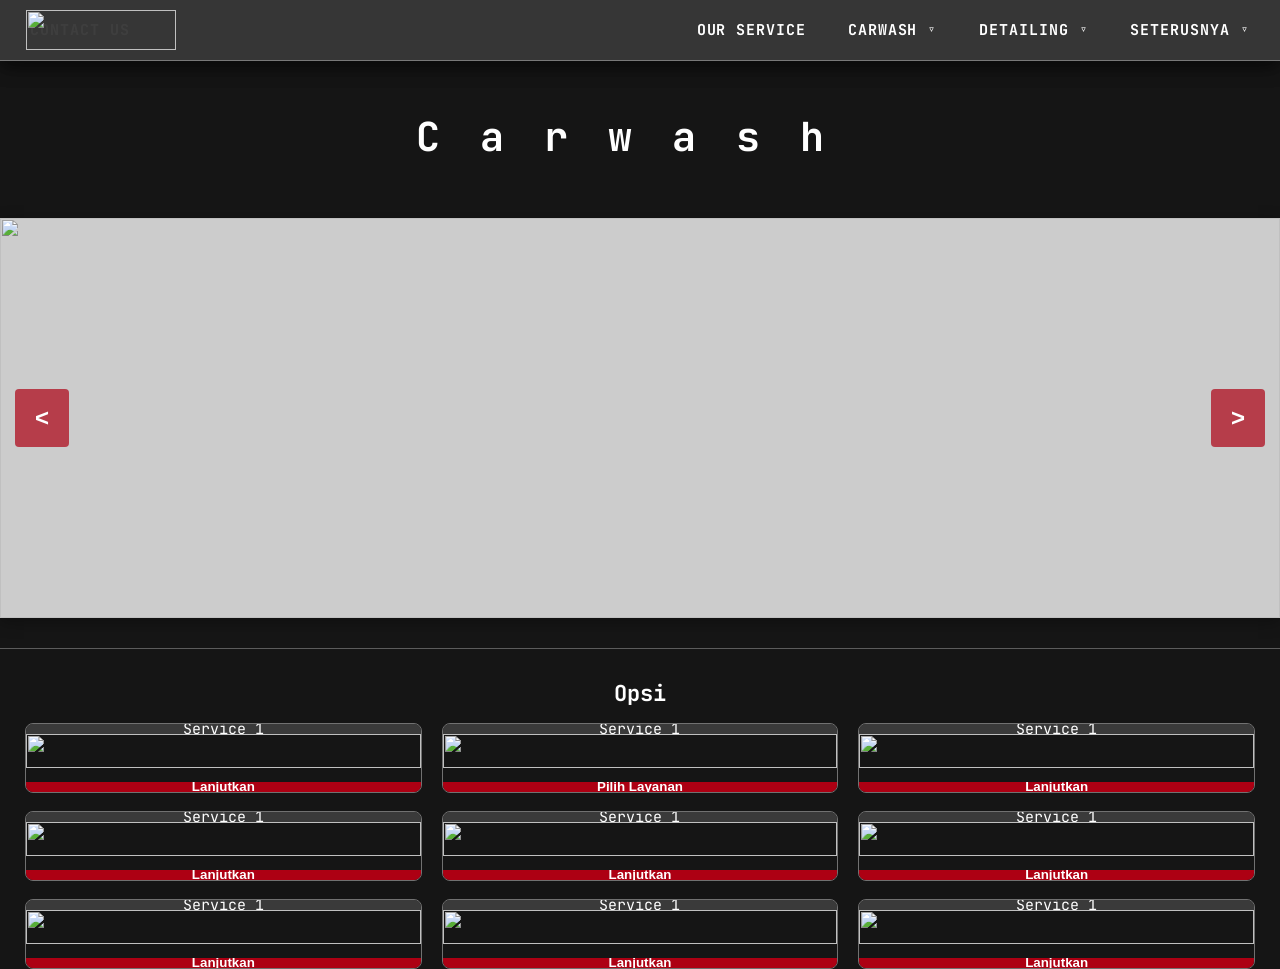
==== Accessories.html @ 24f9d5ba "Add files via upload" ====
<!DOCTYPE html>
<html lang="en">
<head>
    <meta charset="UTF-8">
    <meta name="viewport" content="width=device-width, initial-scale=1.0">
    <title>Carwash</title>
    <link rel="stylesheet" href="https://cdnjs.cloudflare.com/ajax/libs/animate.css/4.1.1/animate.min.css" />
    <link href="https://fonts.googleapis.com/css2?family=JetBrains+Mono&display=swap" rel="stylesheet">
    <link rel="stylesheet" href="page.css">
</head>
<body>
    <nav class="top-nav">
        <div class="top-nav-right">
            <a href="">Contact us</a>
        </div>
    </nav>
    <nav class="top-nav">
        <div class="top-nav-left">
            <img src="Images/auto2000.png" class="auto">
        </div>
        <div class="top-nav-right">
            <a href="#Our-Service" class="more-button">Our Service</a>
            <a href="#" id="more-btn" class="more-button">Carwash &triangledown;</a>
            <a href="#" id="more-btn1" class="more-button">Detailing &triangledown;</a>
            <a href="#" id="more-btn2" class="more-button">Seterusnya &triangledown;</a>
            <div class="sidebar" id="sidebar">
                <div class="olympiad-row BOXED-row"><span class="list-head">Carwash</span></div>
                <a href="#Salon">Salon</a>
                <a href="#Tune-up">Detailing</a>
                <a href="#AC"></a>
                <a href="#Accesories">Accesories</a> 
                <a href="#contact">Contact</a>
            </div>
            <div class="sidebar" id="sidebar1">
                <div class="olympiad-row BOXED-row"><span class="list-head">Detailing</span></div>
                <a href="#Oli">Oli</a>
                <a href="#Tune-Up">Tune-Up</a>
                <a href="#AC">AC Mobil</a>
                <a href="#Accesories">Accesories</a> 
                <a href="#contact">Contact</a>
            </div>
            <div class="sidebar" id="sidebar2">
                <div class="olympiad-row BOXED-row"><span class="list-head">Seterusnya</span></div>
                <a href="#Detailing">Detailing</a>
                <a href="#Tune-Up">Tune-Up</a>
                <a href="#AC">AC Mobil</a>
                <a href="#Accesories">Accesories</a> 
                <a href="#contact">Contact</a>
            </div>
        </div>
    </nav>
    <div class="center">
            <div class="profile-container">
                    <div class= "centerize">
                            <div class= "Container" id="home-on">
                                            <h1><span class="Big_Head">Carwash</span></h1>
                                    </div>
                                </div>
                            </div>
                    </div>
                    
    <div class="carousel-container">
        <button class="carousel-btn carousel-btn-left" id="prevBtn">&lt;</button>
        <div class="carousel-wrapper">
            <div class="carousel-track" id="carouselTrack">
                <img src="Images/Carwash 1.jpg" class="carousel-slide">
                <img src="Images/Carwash2.jfif" class="carousel-slide">
                <img src="Images/Carwash3.jfif" class="carousel-slide">
                <img src="Images/Carwash.avif" class="carousel-slide">
            </div>
        </div>
        <button class="carousel-btn carousel-btn-right" id="nextBtn">&gt;</button>
    </div>
    <div id="Our-Service"></div>
        <div class="under-under-text"></div>
        <span class="g"></span>
        <h2>Opsi</h2>
            <div class="divide">
            <div class="contain">
                <div class="option-contain"><div class="option-describe">Service 1</div><img src="Images/Carwash 1.jpg" class="option-image">
                    <button class="Button">Lanjutkan</button>
                </div>
                <div class="option-contain"><div class="option-describe">Service 1</div><img src="Images/Carwash 1.jpg" class="option-image">
                    <button class="Button">Pilih Layanan</button>
                </div>
                <div class="option-contain"><div class="option-describe">Service 1</div><img src="Images/Carwash 1.jpg" class="option-image">
                    <button class="Button">Lanjutkan</button>
                </div>
                <div class="option-contain"><div class="option-describe">Service 1</div><img src="Images/Carwash 1.jpg" class="option-image">
                    <button class="Button">Lanjutkan</button>
                </div>
                <div class="option-contain"><div class="option-describe">Service 1</div><img src="Images/Carwash 1.jpg" class="option-image">
                    <button class="Button">Lanjutkan</button>
                </div>
                <div class="option-contain"><div class="option-describe">Service 1</div><img src="Images/Carwash 1.jpg" class="option-image">
                    <button class="Button">Lanjutkan</button>
                </div>
                <div class="option-contain"><div class="option-describe">Service 1</div><img src="Images/Carwash 1.jpg" class="option-image">
                    <button class="Button">Lanjutkan</button>
                </div>
                <div class="option-contain"><div class="option-describe">Service 1</div><img src="Images/Carwash 1.jpg" class="option-image">
                    <button class="Button">Lanjutkan</button>
                </div>
                <div class="option-contain"><div class="option-describe">Service 1</div><img src="Images/Carwash 1.jpg" class="option-image">
                    <button class="Button">Lanjutkan</button>
                </div>
            </div>
        </div>
                
    </div>
</div>
    <script src="pitstop.js"></script>
</body>
</html>
---- page.css ----
:root {
  --primary-color: #ffffff;
  --secondary-color: #cccccc;
  --background-color: #151515;
  --text-color: white;
  --accent-color: #ad0013;
  --border: rgb(120, 120, 120);
  --small: #797979;
  --accent2-color: #cb0018;
}

html {
  scroll-behavior: smooth;
}
body {
  background-color: var(--background-color);
  background-size: cover;
  font-family: "JetBrains Mono", monospace;
  font-size: 15px;
  margin: 0;
  padding: 70px 0 0 0;
  color: var(--text-color);
  text-align: center;
  animation: fadeIn 1s ease-in-out;
  -webkit-animation: fadeIn 1s ease-in-out;
}

/* Responsive padding for body */
@media (max-width: 768px) {
  body {
    padding: 60px 0 0 0;
  }
}

@media (max-width: 480px) {
  body {
    padding: 50px 0 0 0;
  }
}
.top-nav {
  position: fixed;
  top: 0;
  left: 0;
  right: 0;
  height: 60px;
  display: flex;
  align-items: center;
  background: rgba(55, 55, 55, 0.96);
  border-bottom: 1px solid var(--border);
  z-index: 10000;
  justify-content: space-between;
  box-shadow: 0 5px 20px rgba(0, 0, 0, 0.4);
  padding: 0 1rem;
}

/* Responsive top-nav height */
@media (max-width: 768px) {
  .top-nav {
    height: 55px;
    padding: 0 0.8rem;
  }
}

@media (max-width: 480px) {
  .top-nav {
    height: 50px;
    padding: 0 0.5rem;
  }
}
.top-nav-left,
.top-nav-right {
  display: flex;
  gap: 0.8rem;
  flex-shrink: 1;
  align-items: center;
}
.top-nav-right {
  justify-content: flex-end;
}
.top-nav-left {
  justify-content: flex-start;
}

/* Responsive gaps for navigation */
@media (max-width: 768px) {
  .top-nav-left,
  .top-nav-right {
    gap: 0.5rem;
  }
}

@media (max-width: 480px) {
  .top-nav-left,
  .top-nav-right {
    gap: 0.3rem;
  }
}
.top-nav a {
  color: var(--accent-color);
  padding: 0.6rem 0.9rem;
  border-radius: 100px;
  font-weight: 700;
  text-transform: uppercase;
  letter-spacing: 0.06rem;
  transition:
    background 0.2s ease,
    color 0.2s ease,
    transform 0.2s ease;
  white-space: nowrap;
  font-size: 15px;
}

/* Responsive link styles */
@media (max-width: 768px) {
  .top-nav a {
    padding: 0.5rem 0.7rem;
    font-size: 13px;
    letter-spacing: 0.04rem;
  }
}

@media (max-width: 480px) {
  .top-nav a {
    padding: 0.4rem 0.6rem;
    font-size: 11px;
    letter-spacing: 0.02rem;
  }
}
.top-nav-right a:hover,
.top-nav-right a:focus {
  color: #000000;
  background: var(--accent-color);
  transform: translateY(-1px);
  outline: none;
}
a,
a:link,
a:visited {
  color: inherit;
  text-decoration: none;
}
@keyframes fadeIn {
  from {
    opacity: 0;
  }
  to {
    opacity: 1;
  }
}
@-webkit-keyframes fadeIn {
  from {
    opacity: 0;
  }
  to {
    opacity: 1;
  }
}
@keyframes bounce {
  0% {
    transform: scale(0.8);
    opacity: 0;
  }
  50% {
    transform: scale(1.1);
    opacity: 1;
  }
  100% {
    transform: scale(1);
  }
}
.container {
  border-radius: 20px;
  max-width: 1000px;
  margin: auto;
  padding: 20px 20px;
  text-align: left;
  transition:
    transform 0.3s,
    box-shadow 0.3s;
}
.Container {
  border-radius: 20px;
  max-width: 700px;
  margin: auto;
  padding: 20px 20px;
  text-align: left;
  transition:
    transform 0.3s,
    box-shadow 0.3s;
}
.only-button {
  margin-top: 10px;
  max-width: 100000px;
}
.box-section {
  border-radius: 5px;
  border: 2px solid rgba(193, 193, 193, 0.4);
  box-shadow: 0 0 0 rgba(53, 53, 53, 0.5);
  padding: 5px;
  margin-bottom: 18px;
  margin-top: 15px;
  overflow-x: hidden;
  display: flex;
  flex-direction: column;
  flex-grow: 1;
  background-size: 500px;
  margin-left: 20px;
  margin-right: 20px;
}

/* Responsive achievements section */
@media (max-width: 768px) {
  .achievements-section {
    padding: 4px;
    margin-bottom: 15px;
    margin-top: 12px;
  }
}

@media (max-width: 480px) {
  .achievements-section {
    padding: 3px;
    margin-bottom: 12px;
    margin-top: 10px;
  }
}

@keyframes glowSection {
  0%,
  100% {
    border-color: var(--primary-color);
    box-shadow:
      0 0 8px rgba(255, 255, 255, 0.2),
      0 0 20px rgba(255, 255, 255, 0.08);
  }
  50% {
    border-color: var(--secondary-color);
    box-shadow:
      0 0 16px rgba(255, 255, 255, 0.5),
      0 0 30px rgba(255, 255, 255, 0.2);
  }
}
h1 {
  margin-top: 5px;
  font-size: 40px;
}
h2 {
  font-size: 22px;
}
b {
  color: var(--accent-color);
}
.profile-img {
  width: 150px;
  height: 150px;
  border-radius: 50%;
  margin: 20px;
}
.inline-link {
  display: inline-link;
  padding: 10px 20px;
  margin: 10px;
  color: var(--accent-color);
  text-decoration: none;
  border-radius: 5px;
  font-weight: bold;
  transition:
    background 0.3s,
    color 0.3s,
    font-style 0.3s;
  font-style: normal;
  font-size: 15px;
}
.inline-link:hover {
  color: var(--primary-color);
  font-style: italic;
  transform: scale(1.05);
  transition: transform 0.3s;
  text-decoration: underline;
}
@keyframes pulse {
  from {
    -webkit-transform: scale3d(1, 1, 1);
    transform: scale3d(1, 1, 1);
  }

  75% {
    -webkit-transform: scale3d(1.05, 1.05, 1.05);
    transform: scale3d(1.05, 1.05, 1.05);
  }

  to {
    -webkit-transform: scale3d(1, 1, 1);
    transform: scale3d(1, 1, 1);
  }
}
.animate__pulse {
  -webkit-animation-name: pulse;
  animation-name: pulse;
  -webkit-animation-timing-function: ease-in-out;
  animation-timing-function: ease-in-out;
  animation-duration: 0.6s;
  -webkit-animation-duration: 0.6s;
  animation-iteration-count: infinite;
  -webkit-animation-iteration-count: infinite;
}
.btn {
  background: var(--accent-color);
  color: var(--background-color);
  padding: 20px 20px;
  text-decoration: none;
  border-radius: 5px;
  font-weight: bold;
  display: grid;
  display: flex;
  gap: 3px;
  margin: 2px;
  grid-auto-flow: column;
  font-family: "Jetbrains Mono", monospace;
  flex-grow: 1;
  border-color: transparent;
  margin-bottom: 10px;
  place-content: center;
}
.btn:hover {
  background: var(--secondary-color);
  color: var(--background-color);
  font-weight: bold;
  transform: scale(1.05);
  transition: transform 0.3s;
  animation: pulse 0.6s ease-in-out infinite;
  border-color: var(--secondary-color);
  border-width: 5px;
}
.animate__pulse {
  -webkit-animation-name: pulse;
  animation-name: pulse;
  -webkit-animation-timing-function: ease-in-out;
  animation-timing-function: ease-in-out;
  animation-duration: 0.6s;
  -webkit-animation-duration: 0.6s;
  animation-iteration-count: infinite;
  -webkit-animation-iteration-count: infinite;
}
.GOLD {
  color: #ffd700; /* Gold color */
  color: gold;
}
.SILVER {
  color: #c0c0c0; /* Silver color */
  color: silver;
}
.BRONZE {
  color: #ef7a00;
  color: bronze; /* Bronze color */
}
@keyframes glow {
  0%,
  100% {
    transform: scale(1);
    box-shadow:
      0 0 10px rgba(0, 204, 255, 0.4),
      0 0 20px rgba(0, 153, 255, 0.35),
      0 0 30px rgba(0, 102, 255, 0.25);
  }
  50% {
    transform: scale(1.02);
    box-shadow:
      0 0 16px rgba(255, 255, 255, 0.8),
      0 0 30px rgba(0, 204, 255, 0.65),
      0 0 45px rgba(0, 102, 255, 0.45);
  }
}
.TOP {
  color: #aec6cf;
}
.Rep {
  color: #bf00ff;
}
.BIGGER {
  font-size: 15px;
  font-weight: 800;
  text-transform: uppercase;
  letter-spacing: 7px;
}
.olympiad-row {
  display: flex;
  justify-content: space-between;
  align-items: center;
  gap: 12px;
  padding: 8px 0;
  border-bottom: 1px solid rgba(255, 255, 255, 0.4);
  margin: 0 4px;
}
.achievement-link {
  display: block;
  text-decoration: none;
  color: inherit;
}
.achievement-link .box {
  width: 100%;
}
.achievement-link:hover .box {
  border-color: var(--primary-color);
  box-shadow: 0 0 10px var(--border);
}
.olympiad-row + .olympiad-row {
  margin-top: 4px;
}
.olympiad-row.BOXED-row {
  margin-bottom: 4px;
}
.olympiad-row.BOXED-row {
  margin-bottom: 4px;
}
.olympiad-row.BOXED-row .box {
  width: 100%;
  display: flex;
  justify-content: space-between;
  align-items: center;
  gap: 5px;
  border-radius: 5px;
  border: 2px solid transparent;
  padding: 8px 10px;
  transition:
    border-color 0.2s ease,
    box-shadow 0.2s ease;
}
.olympiad-row.BOXED-row .box:hover {
  border-color: var(--border);
  box-shadow: 0 0 10px rgba(212, 74, 0, 0.2);
}
.olympiad-row.BOXED-row .oran {
  color: var(--text-color);
  font-size: 16px;
}
.olympiad-row.BOXED-row .oran:hover {
  color: var(--accent-color);
  font-size: 16px;
}
.olympiad-row.BOXED-row .olympiad-title {
  flex: 1;
  text-align: left;
}
.olympiad-row.BOXED-row .olympiad-rank {
  text-align: right;
}
.olympiad-title {
  font-size: 16px;
  font-weight: 700;
  color: currentColor;
  text-transform: uppercase;
  letter-spacing: 0.5px;
  white-space: nowrap;
}
.olympiad-rank {
  font-size: 15px;
  font-weight: 600;
  text-align: right;
  white-space: nowrap;
  color: var(--accent2-color);
}
@media (max-width: 760px) {
  .olympiad-row {
    flex-wrap: wrap;
    justify-content: space-between;
  }
  .olympiad-title,
  .olympiad-rank {
    width: 100%;
    text-align: left;
    white-space: normal;
  }
  .olympiad-rank {
    margin-top: 2px;
  }
  .olympiad-row.BOXED-row .box {
    flex-wrap: wrap;
    justify-content: flex-start;
    align-items: flex-start;
  }
  .olympiad-row.BOXED-row .box .olympiad-rank {
    text-align: left;
    margin-top: 4px;
  }
  .olympiad-row.BOXED-row .box .olympiad-title {
    width: 100%;
  }
}
h1 {
  color: var(--primary-color);
  margin-top: 20px;
  margin-bottom: 5px;
}
h2,
h3 {
  color: var(--primary-color);
  margin-bottom: 15px;
  margin-top: 5px;
}
.participant {
  color: var(--primary-color);
  font-size: 2.5rem;
}
.p {
  color: var(--text-color);
  margin: 10px 0;
  line-height: 1.5;
  font-size: 15px;
}
.Division {
  display: flex;
  flex: 1;
  padding: 10px;
  flex-direction: column;
  text-align: center;
  justify-content: center;
  display: grid;
  gap: 20px;
}
.shadow {
  /* no animation defined; keeping as placeholder */
  animation: none;
}
.Centerize {
  text-align: center;
  align-items: center;
  margin-bottom: 8px;
}
@media (max-width: 900px) {
  .profile-container {
    align-items: center; /* Aligns items vertically */
    gap: 20px; /* Adds space between image and text */
  }
}

.profile-pic {
  width: 250px; /* Adjust size as needed */
  height: 400px;
  border-radius: 10%; /* Makes the image circular */
  object-fit: cover; /* Ensures proper image scaling */
}

.profile-data {
  flex: 1; /* Allows text to take remaining space */
}
.container {
  width: 90%;
  padding: 20px;
}
.center {
  text-align: center;
  align-items: center;
}
.profile-img {
  width: 100px;
  height: 100px;
}
.BIGGER:hover {
  color: var(--text-color);
  transform: scale(1.05);
  transition:
    transform 0.3s,
    color 0.3s;
}
.oran {
  color: var(--text-color);
  font-size: 12px;
  opacity: 0.7;
}
.oran:hover {
  color: var(--primary-color);
  transform: scale(1.15);
  transition:
    transform 0.3s,
    color 0.3s;
}
.grid {
  display: grid;
  grid-auto-flow: column;
  gap: 15px;
}
.orange {
  color: var(--accent-color);
}
.g {
  color: var(--small);
  font-size: 12px;
  margin-bottom: 10px;
  display: flex;
  align-items: center;
  justify-content: center;
}
.project {
  color: var(--text-color);
  margin: 10px 0;
  line-height: 1.5;
  font-size: 15px;
  font-style: bold;
}
.box {
  border-radius: 10px;
  transition:
    transform 0.3s,
    box-shadow 0.3s;
}
.box:hover {
  box-shadow: 0 4px 8px rgba(88, 88, 88, 0.2);
  border-color: rgba(255, 255, 255, 0.379);
  border-width: 2px;
}
.list-head {
  color: var(--primary-color);
  margin-bottom: 15px;
  display: flex;
  justify-content: flex-end;
  align-items: flex-end;
  font: bold;
  font-size: 22px;
}
.type {
  display: flex;
  align-items: center;
  margin: 0px 0;
  color: var(--small);
}

.typing {
  color: var(--accent-code);
  font-family: "JetBrains Mono", monospace;
  font-size: 1rem;
  letter-spacing: 0.05em;
  flex-grow: 1;
}

.cursor {
  color: var(--accent-color);
  font-size: 1rem;
  animation: blink 0.7s infinite;
}

@keyframes blink {
  0%,
  100% {
    opacity: 1;
  }
  50% {
    opacity: 0;
  }
}
.sidebar {
  background-color: var(--background-color);
  padding: 10px;
  width: 150px;
  position: fixed;
  height: 100vh;
  top: 0;
  left: 0;
  display: flex;
  flex-direction: column;
  align-items: flex-start;
  justify-content: flex-start;
  backdrop-filter: blur(10px);
  box-shadow: -10px o 10px rgba(0, 0, 0, 0.1);
  z-index: 99999999999999999999999999999999999999999999;
  transform: translateX(-100%);
  transition: transform 0.3s ease;
}

.sidebar.visible {
  transform: translateX(0);
}

.more-button {
  text-transform: uppercase;
  font-weight: 700;
  letter-spacing: 0.06rem;
}
.auto {
  width: 150px;
  height: 40px;
  background-color: transparent;
  padding: 10px;
  display: flex;
  align-items: center;
  justify-content: center;
  max-width: 20vw;
}

/* Responsive image sizing */
@media (max-width: 1024px) {
  .auto {
    width: 130px;
    height: 35px;
    padding: 8px;
  }
}

@media (max-width: 768px) {
  .auto {
    width: 110px;
    height: 30px;
    padding: 6px;
  }
}

@media (max-width: 480px) {
  .auto {
    width: 90px;
    height: 25px;
    padding: 5px;
  }
}
/* Carousel Styles */
.carousel-container {
  position: relative;
  width: 100%;
  max-width: 100%;
  margin: 30px 0;
  overflow: hidden;
  border-radius: 0;
  box-shadow: 0 4px 15px rgba(0, 0, 0, 0.3);
}

.carousel-wrapper {
  position: relative;
  width: 100vw;
  margin-left: calc(-50vw + 50%);
  overflow: hidden;
  height: 400px;
  background-color: var(--secondary-color);
}

.carousel-track {
  display: flex;
  transition: transform 0.6s ease-in-out;
  height: 100%;
}

.carousel-slide {
  min-width: 100vw;
  width: 100vw;
  height: 100%;
  object-fit: cover;
  display: block;
  z-index: 999;
}

.carousel-btn {
  position: absolute;
  top: 50%;
  transform: translateY(-50%);
  background-color: rgba(173, 0, 19, 0.7);
  color: white;
  border: none;
  padding: 15px 20px;
  font-size: 24px;
  cursor: pointer;
  border-radius: 4px;
  transition: all 0.3s ease;
  z-index: 100000000;
  font-weight: bold;
}

.carousel-btn:hover {
  background-color: var(--accent-color);
  padding: 15px 25px;
}

.carousel-btn-left {
  left: 15px;
}

.carousel-btn-right {
  right: 15px;
}

@media (max-width: 768px) {
  .carousel-wrapper {
    height: 300px;
  }

  .carousel-btn {
    padding: 12px 15px;
    font-size: 18px;
  }

  .carousel-btn:hover {
    padding: 12px 18px;
  }
}

@media (max-width: 480px) {
  .carousel-wrapper {
    height: 200px;
  }

  .carousel-btn {
    padding: 10px 12px;
    font-size: 16px;
  }

  .carousel-btn:hover {
    padding: 10px 14px;
  }
}

.contain {
  max-width: 1400px;
  width: 100%;
  display: grid;
  grid-template-columns: repeat(3, 1fr);
  gap: 20px;
  margin: 0 auto;
  padding: 0 20px;
  box-sizing: border-box;
}

/* Responsive padding for contain */
@media (max-width: 1200px) {
  .contain {
    grid-template-columns: repeat(3, 1fr);
    gap: 18px;
    padding: 0 18px;
  }
}

@media (max-width: 550px) {
  .contain {
    grid-template-columns: repeat(2, 1fr);
    gap: 12px;
    padding: 0 10px;
  }
}
.divide {
  align-items: center;
  display: flex;
  justify-content: center;
  margin: 0 auto;
  width: 100%;
  padding: 0 5px;
  box-sizing: border-box;
}

/* Responsive padding for divide container */
@media (max-width: 768px) {
  .divide {
    padding: 0 15px;
  }
}

@media (max-width: 480px) {
  .divide {
    padding: 0 10px;
  }
}
.Button {
  background-color: var(--accent-color);
  color: var(--primary-color);
  border-color: transparent;
  border-radius: 0px;
  display: flex;
  justify-content: center;
  align-items: center;
  margin-top: auto;
  width: 100%;
  height: 15%;
  z-index: 999;
  font-weight: bolder;
}
.Big_Head {
  letter-spacing: 40px;
  display: grid;
  place-content: center;
}
.all-box {
  width: 100%;
  padding: 5px 20px;
  display: flex;
  flex-wrap: wrap;
  justify-content: center;
  margin-bottom: 20px;
  gap: 5px;
}

@media (max-width: 480px) {
  .all-box {
    grid-template-rows: repeat(6, 1fr);
    grid-template-columns: repeat(2, 1fr);
  }
}
@media (max-width: 1200px) {
  .all-box {
    justify-content: center;
  }
}

@media (max-width: 768px) {
  .all-box {
    grid-template-rows: repeat(3, 1fr);
    grid-template-columns: repeat(2, 1fr);
    justify-content: center;
    gap: 5px;
    padding: 10px 15px;
  }

  .all-box > a {
    flex: 0 0 auto;
    max-width: 220px;
  }

  .mini {
    width: 80px;
    height: 80px;
    padding: 30px;
  }

  .options {
    width: 70px;
    height: 60px;
  }

  .under_text {
    font-size: 12px;
  }
}

@media (max-width: 480px) {
  .all-box {
    grid-template-rows: repeat(6, 1fr);
    grid-template-columns: repeat(2, 1fr);
    gap: 5px;
    padding: 8px 10px;
  }

  .all-box > a {
    flex: 0 0 auto;
    max-width: 180px;
  }

  .mini {
    width: 70px;
    height: 70px;
    padding: 25px;
  }

  .options {
    width: 60px;
    height: 50px;
  }

  .under_text {
    font-size: 11px;
  }
}
.mini {
  background-color: rgba(255, 255, 255, 0.04);
  border: rgba(255, 255, 255, 0.2);
  width: 50px;
  height: 50px;
  padding: 20px;
  display: grid;
  place-content: center;
  z-index: 2;
  transition: background-color 0.3s ease;
  flex-grow: 1;
}

.mini:hover {
  background-color: rgba(255, 255, 255, 0.15);
}

.options {
  width: 50px;
  height: 40px;
}
.under_text {
  margin-top: 5px;
  font-size: 10px;
  font-weight: bold;
  color: rgba(255, 255, 255, 0.5);
}
.under-under-text {
  border-bottom: 1px solid rgba(255, 255, 255, 0.3);
  margin-bottom: 10px;
  display: grid;
  place-content: center;
  margin-top: 30px;
  margin-bottom: 20px;
}
.option-contain {
  border: 1px solid rgba(153, 153, 153, 0.7);
  border-radius: 8px;
  background-size: contain;
  overflow: hidden;
  display: flex;
  flex-direction: column;
  padding: 0;
  margin: 0;
  height: 100%;
}
.option-image {
  height: 70%;
  width: 100%;
  object-position: center top;
}
.option-describe {
  background-color: rgba(68, 68, 68, 0.8);
  color: var(--primary-color);
  display: flex;
  align-items: center;
  justify-content: center;
  text-align: center;
  height: 15%;
}
.option-contain:hover{
  animation: glowSection 2.6s ease-in-out infinite;
}
.Button:hover{
  background-color:rgb(237, 135, 0);
  color: var(--background-color);
}
.return-button{
  background-color:var(--accent-color);
  border-color: trasnparent;
  border-radius: 30px;
  padding: 10px 20px;
  border: 0px solid transparent;
  font-weight: bold;
  position: fixed;
  z-index: 9999;
  box-shadow: 0 4px 15px rgba(0, 0, 0, 0.6)
}
.return-button:hover{
  animation: glowSection 2.6s ease-in-out infinite;
}

.Top-left-corner{
  display: flex;
  align-items: flex-start;
  justify-content: flex-start;
  margin-left: 15px;
}
.margins{
  margin-bottom: 80px;
}
.bottom-set{
  height: 50px;
  width: 100%;
  background-color: rgb(53, 53, 53);
  align-items: center;
  z-index: 10000;
  display: flex;
  justify-content: flex-end;
}
.solo-right-Margin{
  margin-right: 40px;
  display: grid;
  place-content: center;
}
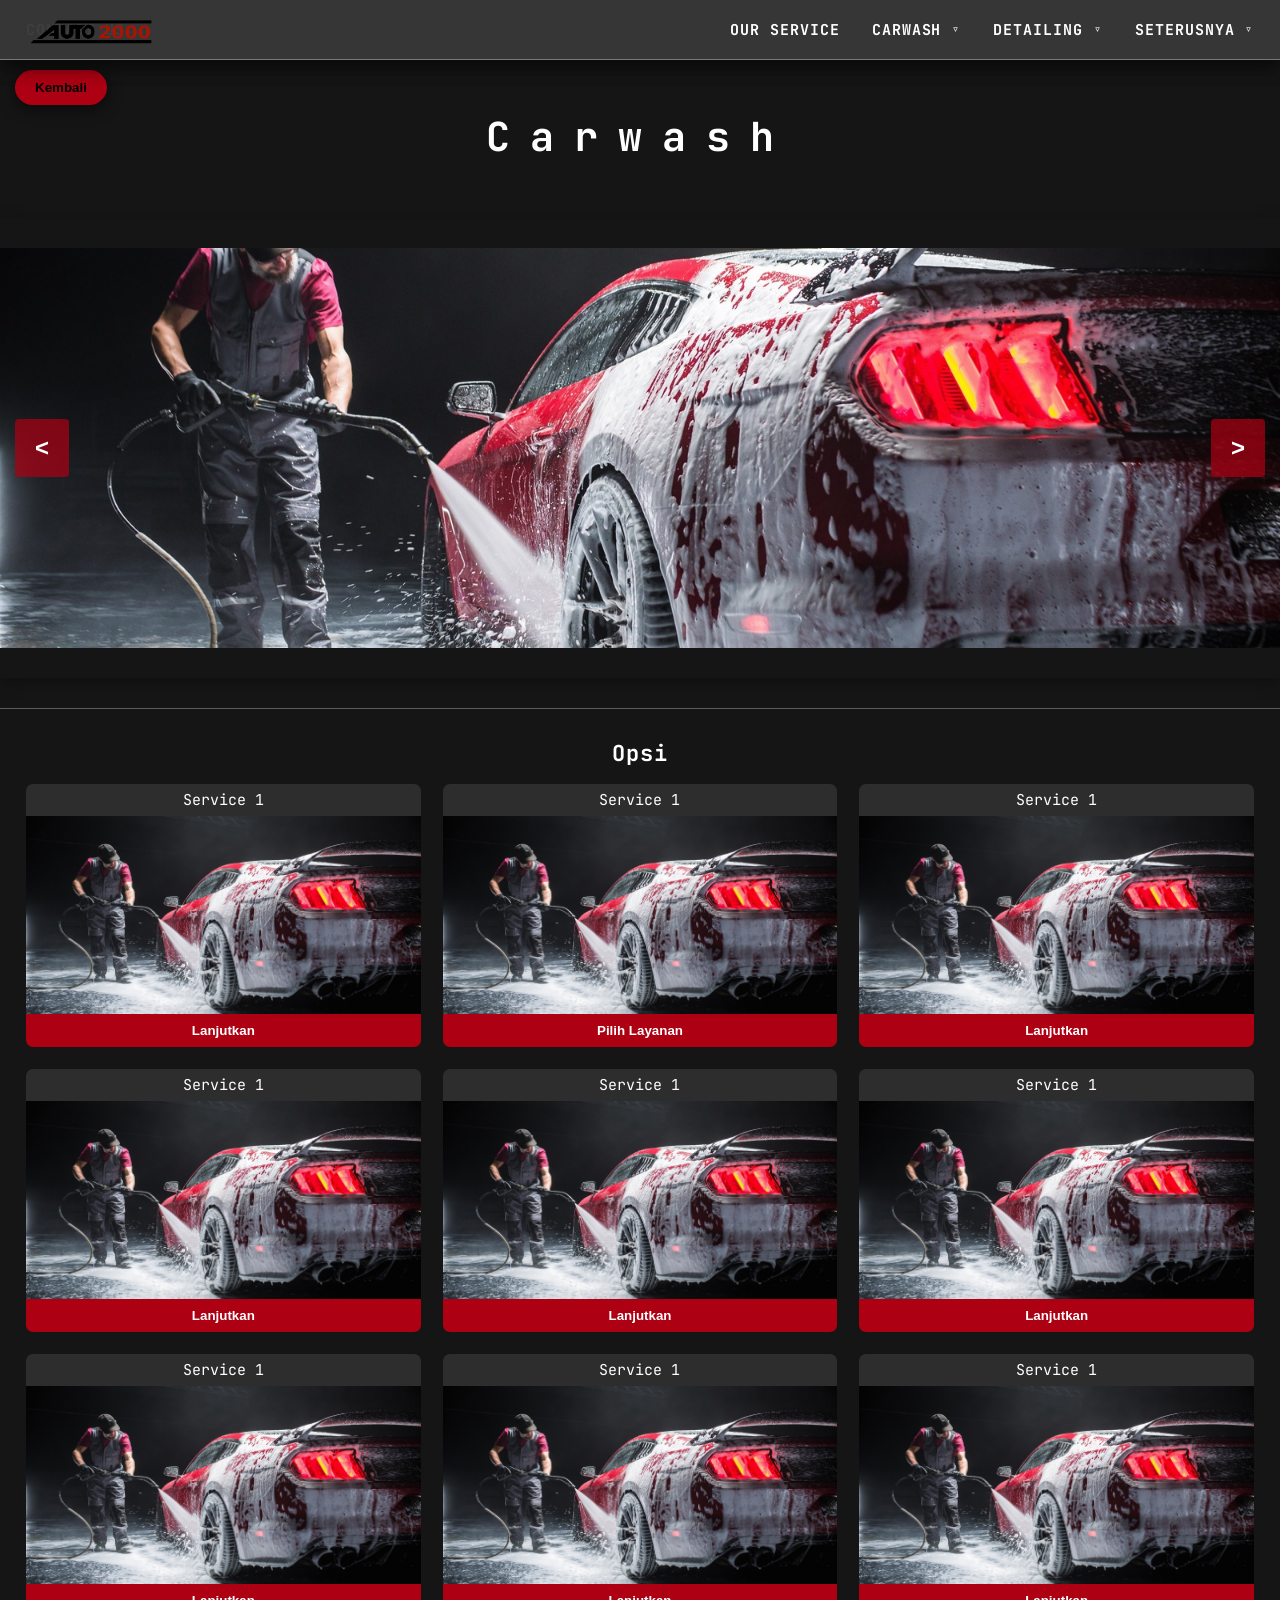
==== commit cadcb0ca: "deleted every change" ====
--- a/Accessories.html
+++ b/Accessories.html
@@ -1,114 +1,117 @@
-<!DOCTYPE html>
-<html lang="en">
-<head>
-    <meta charset="UTF-8">
-    <meta name="viewport" content="width=device-width, initial-scale=1.0">
-    <title>Carwash</title>
-    <link rel="stylesheet" href="https://cdnjs.cloudflare.com/ajax/libs/animate.css/4.1.1/animate.min.css" />
-    <link href="https://fonts.googleapis.com/css2?family=JetBrains+Mono&display=swap" rel="stylesheet">
-    <link rel="stylesheet" href="page.css">
-</head>
-<body>
-    <nav class="top-nav">
-        <div class="top-nav-right">
-            <a href="">Contact us</a>
-        </div>
-    </nav>
-    <nav class="top-nav">
-        <div class="top-nav-left">
-            <img src="Images/auto2000.png" class="auto">
-        </div>
-        <div class="top-nav-right">
-            <a href="#Our-Service" class="more-button">Our Service</a>
-            <a href="#" id="more-btn" class="more-button">Carwash &triangledown;</a>
-            <a href="#" id="more-btn1" class="more-button">Detailing &triangledown;</a>
-            <a href="#" id="more-btn2" class="more-button">Seterusnya &triangledown;</a>
-            <div class="sidebar" id="sidebar">
-                <div class="olympiad-row BOXED-row"><span class="list-head">Carwash</span></div>
-                <a href="#Salon">Salon</a>
-                <a href="#Tune-up">Detailing</a>
-                <a href="#AC"></a>
-                <a href="#Accesories">Accesories</a> 
-                <a href="#contact">Contact</a>
-            </div>
-            <div class="sidebar" id="sidebar1">
-                <div class="olympiad-row BOXED-row"><span class="list-head">Detailing</span></div>
-                <a href="#Oli">Oli</a>
-                <a href="#Tune-Up">Tune-Up</a>
-                <a href="#AC">AC Mobil</a>
-                <a href="#Accesories">Accesories</a> 
-                <a href="#contact">Contact</a>
-            </div>
-            <div class="sidebar" id="sidebar2">
-                <div class="olympiad-row BOXED-row"><span class="list-head">Seterusnya</span></div>
-                <a href="#Detailing">Detailing</a>
-                <a href="#Tune-Up">Tune-Up</a>
-                <a href="#AC">AC Mobil</a>
-                <a href="#Accesories">Accesories</a> 
-                <a href="#contact">Contact</a>
-            </div>
-        </div>
-    </nav>
-    <div class="center">
-            <div class="profile-container">
-                    <div class= "centerize">
-                            <div class= "Container" id="home-on">
-                                            <h1><span class="Big_Head">Carwash</span></h1>
-                                    </div>
-                                </div>
-                            </div>
-                    </div>
-                    
-    <div class="carousel-container">
-        <button class="carousel-btn carousel-btn-left" id="prevBtn">&lt;</button>
-        <div class="carousel-wrapper">
-            <div class="carousel-track" id="carouselTrack">
-                <img src="Images/Carwash 1.jpg" class="carousel-slide">
-                <img src="Images/Carwash2.jfif" class="carousel-slide">
-                <img src="Images/Carwash3.jfif" class="carousel-slide">
-                <img src="Images/Carwash.avif" class="carousel-slide">
-            </div>
-        </div>
-        <button class="carousel-btn carousel-btn-right" id="nextBtn">&gt;</button>
-    </div>
-    <div id="Our-Service"></div>
-        <div class="under-under-text"></div>
-        <span class="g"></span>
-        <h2>Opsi</h2>
-            <div class="divide">
-            <div class="contain">
-                <div class="option-contain"><div class="option-describe">Service 1</div><img src="Images/Carwash 1.jpg" class="option-image">
-                    <button class="Button">Lanjutkan</button>
-                </div>
-                <div class="option-contain"><div class="option-describe">Service 1</div><img src="Images/Carwash 1.jpg" class="option-image">
-                    <button class="Button">Pilih Layanan</button>
-                </div>
-                <div class="option-contain"><div class="option-describe">Service 1</div><img src="Images/Carwash 1.jpg" class="option-image">
-                    <button class="Button">Lanjutkan</button>
-                </div>
-                <div class="option-contain"><div class="option-describe">Service 1</div><img src="Images/Carwash 1.jpg" class="option-image">
-                    <button class="Button">Lanjutkan</button>
-                </div>
-                <div class="option-contain"><div class="option-describe">Service 1</div><img src="Images/Carwash 1.jpg" class="option-image">
-                    <button class="Button">Lanjutkan</button>
-                </div>
-                <div class="option-contain"><div class="option-describe">Service 1</div><img src="Images/Carwash 1.jpg" class="option-image">
-                    <button class="Button">Lanjutkan</button>
-                </div>
-                <div class="option-contain"><div class="option-describe">Service 1</div><img src="Images/Carwash 1.jpg" class="option-image">
-                    <button class="Button">Lanjutkan</button>
-                </div>
-                <div class="option-contain"><div class="option-describe">Service 1</div><img src="Images/Carwash 1.jpg" class="option-image">
-                    <button class="Button">Lanjutkan</button>
-                </div>
-                <div class="option-contain"><div class="option-describe">Service 1</div><img src="Images/Carwash 1.jpg" class="option-image">
-                    <button class="Button">Lanjutkan</button>
-                </div>
-            </div>
-        </div>
-                
-    </div>
-</div>
-    <script src="pitstop.js"></script>
-</body>
-</html>+<!DOCTYPE html>
+<html lang="en">
+<head>
+    <meta charset="UTF-8">
+    <meta name="viewport" content="width=device-width, initial-scale=1.0">
+    <title>Carwash</title>
+    <link rel="stylesheet" href="https://cdnjs.cloudflare.com/ajax/libs/animate.css/4.1.1/animate.min.css" />
+    <link href="https://fonts.googleapis.com/css2?family=JetBrains+Mono&display=swap" rel="stylesheet">
+    <link rel="stylesheet" href="page.css">
+</head>
+<body>
+    <nav class="top-nav">
+        <div class="top-nav-right">
+            <a href="">Contact us</a>
+        </div>
+    </nav>
+    <nav class="top-nav">
+        <div class="top-nav-left">
+            <img src="Images/auto2000.png" class="auto">
+        </div>
+        <div class="top-nav-right">
+            <a href="#Our-Service" class="more-button">Our Service</a>
+            <a href="#" id="more-btn" class="more-button">Carwash &triangledown;</a>
+            <a href="#" id="more-btn1" class="more-button">Detailing &triangledown;</a>
+            <a href="#" id="more-btn2" class="more-button">Seterusnya &triangledown;</a>
+            <div class="sidebar" id="sidebar">
+                <div class="olympiad-row BOXED-row"><span class="list-head">Carwash</span></div>
+                <a href="#Salon">Salon</a>
+                <a href="#Tune-up">Detailing</a>
+                <a href="#AC"></a>
+                <a href="#Accesories">Accesories</a> 
+                <a href="#contact">Contact</a>
+            </div>
+            <div class="sidebar" id="sidebar1">
+                <div class="olympiad-row BOXED-row"><span class="list-head">Detailing</span></div>
+                <a href="#Oli">Oli</a>
+                <a href="#Tune-Up">Tune-Up</a>
+                <a href="#AC">AC Mobil</a>
+                <a href="#Accesories">Accesories</a> 
+                <a href="#contact">Contact</a>
+            </div>
+            <div class="sidebar" id="sidebar2">
+                <div class="olympiad-row BOXED-row"><span class="list-head">Seterusnya</span></div>
+                <a href="#Detailing">Detailing</a>
+                <a href="#Tune-Up">Tune-Up</a>
+                <a href="#AC">AC Mobil</a>
+                <a href="#Accesories">Accesories</a> 
+                <a href="#contact">Contact</a>
+            </div>
+        </div>
+    </nav>
+    <div class="Top-left-corner">
+        <button class="return-button" onclick="returnBtn()">Kembali</button>
+    </div>
+    <div class="center">
+            <div class="profile-container">
+                    <div class= "centerize">
+                            <div class= "Container" id="home-on">
+                                            <h1><span class="Big_Head">Carwash</span></h1>
+                                    </div>
+                                </div>
+                            </div>
+                    </div>
+                    
+    <div class="carousel-container">
+        <button class="carousel-btn carousel-btn-left" id="prevBtn">&lt;</button>
+        <div class="carousel-wrapper">
+            <div class="carousel-track" id="carouselTrack">
+                <img src="Images/Carwash 1.jpg" class="carousel-slide">
+                <img src="Images/Carwash2.jfif" class="carousel-slide">
+                <img src="Images/Carwash3.jfif" class="carousel-slide">
+                <img src="Images/Carwash.avif" class="carousel-slide">
+            </div>
+        </div>
+        <button class="carousel-btn carousel-btn-right" id="nextBtn">&gt;</button>
+    </div>
+    <div id="Our-Service"></div>
+        <div class="under-under-text"></div>
+        <span class="g"></span>
+        <h2>Opsi</h2>
+            <div class="divide">
+            <div class="contain">
+                <div class="option-contain"><div class="option-describe">Service 1</div><img src="Images/Carwash 1.jpg" class="option-image">
+                    <button class="Button">Lanjutkan</button>
+                </div>
+                <div class="option-contain"><div class="option-describe">Service 1</div><img src="Images/Carwash 1.jpg" class="option-image">
+                    <button class="Button">Pilih Layanan</button>
+                </div>
+                <div class="option-contain"><div class="option-describe">Service 1</div><img src="Images/Carwash 1.jpg" class="option-image">
+                    <button class="Button">Lanjutkan</button>
+                </div>
+                <div class="option-contain"><div class="option-describe">Service 1</div><img src="Images/Carwash 1.jpg" class="option-image">
+                    <button class="Button">Lanjutkan</button>
+                </div>
+                <div class="option-contain"><div class="option-describe">Service 1</div><img src="Images/Carwash 1.jpg" class="option-image">
+                    <button class="Button">Lanjutkan</button>
+                </div>
+                <div class="option-contain"><div class="option-describe">Service 1</div><img src="Images/Carwash 1.jpg" class="option-image">
+                    <button class="Button">Lanjutkan</button>
+                </div>
+                <div class="option-contain"><div class="option-describe">Service 1</div><img src="Images/Carwash 1.jpg" class="option-image">
+                    <button class="Button">Lanjutkan</button>
+                </div>
+                <div class="option-contain"><div class="option-describe">Service 1</div><img src="Images/Carwash 1.jpg" class="option-image">
+                    <button class="Button">Lanjutkan</button>
+                </div>
+                <div class="option-contain"><div class="option-describe">Service 1</div><img src="Images/Carwash 1.jpg" class="option-image">
+                    <button class="Button">Lanjutkan</button>
+                </div>
+            </div>
+        </div>
+                
+    </div>
+</div>
+    <script src="pitstop.js"></script>
+</body>
+</html>
--- a/page.css
+++ b/page.css
@@ -11,6 +11,12 @@
 
 html {
   scroll-behavior: smooth;
+  box-sizing: border-box;
+  overflow-x: hidden;
+}
+
+* {
+  box-sizing: border-box;
 }
 body {
   background-color: var(--background-color);
@@ -23,6 +29,11 @@
   text-align: center;
   animation: fadeIn 1s ease-in-out;
   -webkit-animation: fadeIn 1s ease-in-out;
+  overflow-x: hidden;
+  overflow-y: auto;
+  width: 100vw;
+  max-width: 100%;
+  box-sizing: border-box;
 }
 
 /* Responsive padding for body */
@@ -51,6 +62,26 @@
   justify-content: space-between;
   box-shadow: 0 5px 20px rgba(0, 0, 0, 0.4);
   padding: 0 1rem;
+  overflow-x: auto;
+  overflow-y: hidden;
+  scrollbar-width: thin;
+  scrollbar-color: var(--accent-color) transparent;
+}
+
+.top-nav::-webkit-scrollbar {
+  height: 4px;
+  z-index:99999999999;
+}
+
+.top-nav::-webkit-scrollbar-track {
+  background: transparent;
+  z-index:99999999999;
+}
+
+.top-nav::-webkit-scrollbar-thumb {
+  background-color: var(--accent-color);
+  border-radius: 2px;
+  z-index:99999999999;
 }
 
 /* Responsive top-nav height */
@@ -97,7 +128,7 @@
 }
 .top-nav a {
   color: var(--accent-color);
-  padding: 0.6rem 0.9rem;
+  padding: 0.6rem 0.6rem;
   border-radius: 100px;
   font-weight: 700;
   text-transform: uppercase;
@@ -492,6 +523,9 @@
   margin-top: 20px;
   margin-bottom: 5px;
 }
+h2{
+  letter-spacing: 0.06rem;
+}
 h2,
 h3 {
   color: var(--primary-color);
@@ -615,8 +649,13 @@
   display: flex;
   justify-content: flex-end;
   align-items: flex-end;
-  font: bold;
-  font-size: 22px;
+  font-weight: bold;
+  font-size: 18px;
+}
+.list-option:hover{
+  background-color:rgba(206, 206, 206, 0.4);
+  width: 100%;
+  height: fit-content;
 }
 .type {
   display: flex;
@@ -678,7 +717,7 @@
 }
 .auto {
   width: 150px;
-  height: 40px;
+  height: 50px;
   background-color: transparent;
   padding: 10px;
   display: flex;
@@ -690,15 +729,15 @@
 /* Responsive image sizing */
 @media (max-width: 1024px) {
   .auto {
-    width: 130px;
-    height: 35px;
+    width: 100px;
+    height: 37px;
     padding: 8px;
   }
 }
 
 @media (max-width: 768px) {
   .auto {
-    width: 110px;
+    width: 80px;
     height: 30px;
     padding: 6px;
   }
@@ -706,7 +745,7 @@
 
 @media (max-width: 480px) {
   .auto {
-    width: 90px;
+    width: 70px;
     height: 25px;
     padding: 5px;
   }
@@ -724,11 +763,11 @@
 
 .carousel-wrapper {
   position: relative;
-  width: 100vw;
-  margin-left: calc(-50vw + 50%);
+  width: 100%;
   overflow: hidden;
   height: 400px;
   background-color: var(--secondary-color);
+  margin: 30px 0;
 }
 
 .carousel-track {
@@ -738,8 +777,8 @@
 }
 
 .carousel-slide {
-  min-width: 100vw;
-  width: 100vw;
+  flex: 0 0 100%;
+  width: 100%;
   height: 100%;
   object-fit: cover;
   display: block;
@@ -758,7 +797,7 @@
   cursor: pointer;
   border-radius: 4px;
   transition: all 0.3s ease;
-  z-index: 100000000;
+  z-index: 1000;
   font-weight: bold;
 }
 
@@ -869,9 +908,10 @@
   font-weight: bolder;
 }
 .Big_Head {
-  letter-spacing: 40px;
-  display: grid;
-  place-content: center;
+  display: flex;
+  justify-content: space-evenly;
+  align-items: center;
+  letter-spacing: 20px;
 }
 .all-box {
   width: 100%;
@@ -954,16 +994,15 @@
   }
 }
 .mini {
-  background-color: rgba(255, 255, 255, 0.04);
+  background-color: rgba(214, 214, 214, 0.118);
   border: rgba(255, 255, 255, 0.2);
-  width: 50px;
-  height: 50px;
+  width: 80px;
+  height: 80px;
   padding: 20px;
   display: grid;
   place-content: center;
   z-index: 2;
   transition: background-color 0.3s ease;
-  flex-grow: 1;
 }
 
 .mini:hover {
@@ -982,14 +1021,13 @@
 }
 .under-under-text {
   border-bottom: 1px solid rgba(255, 255, 255, 0.3);
-  margin-bottom: 10px;
   display: grid;
   place-content: center;
   margin-top: 30px;
   margin-bottom: 20px;
 }
 .option-contain {
-  border: 1px solid rgba(153, 153, 153, 0.7);
+  border: 1px solid rgba(62, 62, 62, 0);
   border-radius: 8px;
   background-size: contain;
   overflow: hidden;
@@ -1000,12 +1038,12 @@
   height: 100%;
 }
 .option-image {
-  height: 70%;
+  height: 75%;
   width: 100%;
   object-position: center top;
 }
 .option-describe {
-  background-color: rgba(68, 68, 68, 0.8);
+  background-color: rgba(255, 255, 255, 0.1);
   color: var(--primary-color);
   display: flex;
   align-items: center;
@@ -1013,15 +1051,25 @@
   text-align: center;
   height: 15%;
 }
-.option-contain:hover{
+.option-label{
+  background-color: var(--accent-color);
+  color: var(--primary-color);
+  display: flex;
+  align-items: center;
+  justify-content: center;
+  text-align: center;
+  height: 30%;
+}
+.option-contain:hover, 
+.option-contain-selection:hover {
   animation: glowSection 2.6s ease-in-out infinite;
 }
-.Button:hover{
-  background-color:rgb(237, 135, 0);
+.Button:hover {
+  background-color: rgb(237, 135, 0);
   color: var(--background-color);
 }
-.return-button{
-  background-color:var(--accent-color);
+.return-button {
+  background-color: var(--accent-color);
   border-color: trasnparent;
   border-radius: 30px;
   padding: 10px 20px;
@@ -1029,22 +1077,22 @@
   font-weight: bold;
   position: fixed;
   z-index: 9999;
-  box-shadow: 0 4px 15px rgba(0, 0, 0, 0.6)
-}
-.return-button:hover{
+  box-shadow: 0 4px 15px rgba(0, 0, 0, 0.6);
+}
+.return-button:hover {
   animation: glowSection 2.6s ease-in-out infinite;
 }
 
-.Top-left-corner{
+.Top-left-corner {
   display: flex;
   align-items: flex-start;
   justify-content: flex-start;
   margin-left: 15px;
 }
-.margins{
+.margins {
   margin-bottom: 80px;
 }
-.bottom-set{
+.bottom-set {
   height: 50px;
   width: 100%;
   background-color: rgb(53, 53, 53);
@@ -1053,8 +1101,175 @@
   display: flex;
   justify-content: flex-end;
 }
-.solo-right-Margin{
+.solo-right-Margin {
   margin-right: 40px;
   display: grid;
   place-content: center;
+}
+.option-image-selection{
+  height: 100%;
+  width: 50%;
+  object-fit: cover;
+  object-position: center;
+  flex-shrink: 0;
+  grid-row: span 2;
+}
+.option-contain-selection{
+  border: 1px solid rgba(62, 62, 62, 0);
+  border-radius: 8px;
+  background-size: contain;
+  overflow: hidden;
+  display: flex;
+  flex-direction: row;
+  padding: 0;
+  margin: 0;
+  height: 100%;
+  align-items: center;
+  gap: 20px;
+
+}
+.selection{
+  max-width: 100%;
+  height: 300px;
+  display: grid;
+  grid-template-columns: 150px 1fr;
+  gap: 20px;
+  padding: 0 20px;
+}
+@media (max-width: 480px) {
+  .selection {
+    grid-auto-columns: repeat(1, 1fr);
+    gap: 15px;
+    padding: 0 15px;
+  }
+}
+
+.selection-layout {
+  display: flex;
+  gap: 20px;
+  border: 2px solid rgba(193, 193, 193, 0.1);
+  border-radius: 8px; 
+  max-width: 100%;
+  height: 350px;
+  padding: 20px 20px;
+  box-sizing: border-box;
+  margin-bottom: 30px;
+  margin-right: 20px;
+  margin-left: 20px;
+}
+
+.selection-image-container {
+  flex: 0 0 45%;
+  height: 100%;
+  border-radius: 8px;
+  overflow: hidden;
+  display: flex;
+  align-items: center;
+  justify-content: center;
+  background-color: rgba(68, 68, 68, 0.5);
+}
+
+.selection-image {
+  width: 100%;
+  height: 100%;
+  object-fit: cover;
+  display: block;
+}
+
+.selection-right-container {
+  flex: 1;
+  display: flex;
+  flex-direction: column;
+  gap: 20px;
+  height: 100%;
+}
+
+.selection-title-container {
+  flex: 0 0 40%;
+  display: flex;
+  align-items: center;
+  justify-content: center;
+  border-radius: 8px;
+  border: 1px solid rgba(91, 91, 91, 0.4);
+  background-color: rgba(169, 0, 0, 0.5);
+  padding: 20px;
+  box-sizing: border-box;
+  flex-direction: column;
+}
+
+.selection-title {
+  font-size: 22px;
+  font-weight: 700;
+  color: var(--primary-color);
+  text-transform: uppercase;
+  letter-spacing: 0.05em;
+  text-align: center;
+}
+
+.selection-description-container {
+  flex: 1;
+  display: flex;
+  align-items: center;
+  justify-content: center;
+  border-radius: 8px;
+  border: 1px solid rgba(193, 193, 193, 0.4);
+  background-color: rgba(68, 68, 68, 0.5);
+  padding: 20px;
+  box-sizing: border-box;
+  overflow-y: auto;
+}
+
+.selection-description {
+  font-size: 15px;
+  color: var(--text-color);
+  line-height: 1.6;
+  text-align: center;
+  margin: 0;
+}
+
+@media (max-width: 768px) {
+  .selection-layout {
+    flex-direction: column;
+    height: auto;
+    gap: 15px;
+  }
+
+  .selection-image-container {
+    flex: 1;
+    min-height: 200px;
+  }
+
+  .selection-right-container {
+    flex: 1;
+    gap: 15px;
+  }
+
+  .selection-title-container {
+    flex: 0 0 auto;
+    min-height: 80px;
+  }
+
+  .selection-description-container {
+    flex: 1;
+    min-height: 120px;
+  }
+}
+
+@media (max-width: 480px) {
+  .selection-layout {
+    padding: 0 10px;
+    gap: 10px;
+  }
+
+  .selection-image-container {
+    min-height: 150px;
+  }
+
+  .selection-title {
+    font-size: 18px;
+  }
+
+  .selection-description {
+    font-size: 13px;
+  }
 }
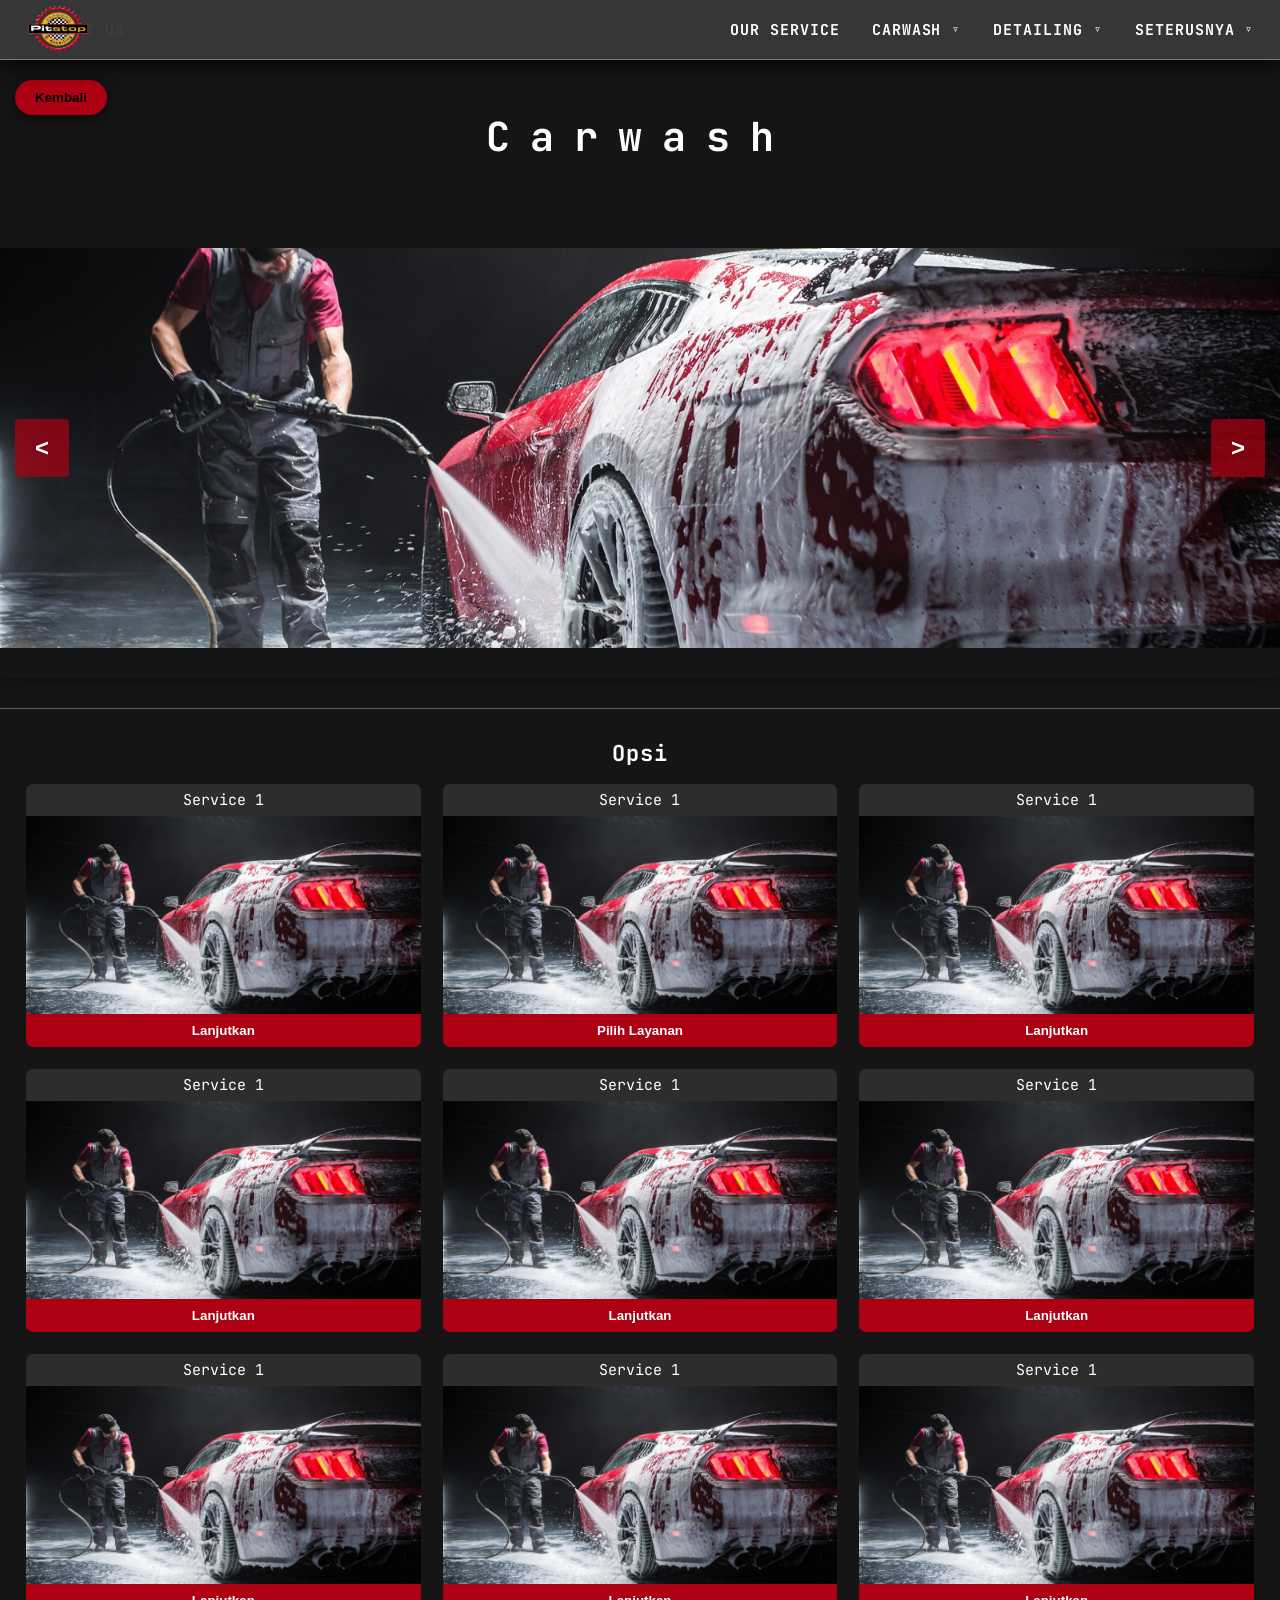
==== commit 2639030e: "adjusting again" ====
--- a/Accessories.html
+++ b/Accessories.html
@@ -16,7 +16,7 @@
     </nav>
     <nav class="top-nav">
         <div class="top-nav-left">
-            <img src="Images/auto2000.png" class="auto">
+            <img src="Images/Logow.png" class="auto">
         </div>
         <div class="top-nav-right">
             <a href="#Our-Service" class="more-button">Our Service</a>
--- a/page.css
+++ b/page.css
@@ -70,18 +70,18 @@
 
 .top-nav::-webkit-scrollbar {
   height: 4px;
-  z-index:99999999999;
+  z-index: 99999999999;
 }
 
 .top-nav::-webkit-scrollbar-track {
   background: transparent;
-  z-index:99999999999;
+  z-index: 99999999999;
 }
 
 .top-nav::-webkit-scrollbar-thumb {
   background-color: var(--accent-color);
   border-radius: 2px;
-  z-index:99999999999;
+  z-index: 99999999999;
 }
 
 /* Responsive top-nav height */
@@ -523,7 +523,7 @@
   margin-top: 20px;
   margin-bottom: 5px;
 }
-h2{
+h2 {
   letter-spacing: 0.06rem;
 }
 h2,
@@ -652,8 +652,8 @@
   font-weight: bold;
   font-size: 18px;
 }
-.list-option:hover{
-  background-color:rgba(206, 206, 206, 0.4);
+.list-option:hover {
+  background-color: rgba(206, 206, 206, 0.4);
   width: 100%;
   height: fit-content;
 }
@@ -716,8 +716,8 @@
   letter-spacing: 0.06rem;
 }
 .auto {
-  width: 150px;
-  height: 50px;
+  width: 85px;
+  height: 70px;
   background-color: transparent;
   padding: 10px;
   display: flex;
@@ -729,24 +729,24 @@
 /* Responsive image sizing */
 @media (max-width: 1024px) {
   .auto {
-    width: 100px;
-    height: 37px;
+    width: 60px;
+    height: 50px;
     padding: 8px;
   }
 }
 
 @media (max-width: 768px) {
   .auto {
-    width: 80px;
-    height: 30px;
+    width: 60px;
+    height: 50px;
     padding: 6px;
   }
 }
 
 @media (max-width: 480px) {
   .auto {
-    width: 70px;
-    height: 25px;
+    width: 55px;
+    height: 45px;
     padding: 5px;
   }
 }
@@ -774,11 +774,12 @@
   display: flex;
   transition: transform 0.6s ease-in-out;
   height: 100%;
+  width: 400%;
 }
 
 .carousel-slide {
-  flex: 0 0 100%;
-  width: 100%;
+  flex: 0 0 25%;
+  width: 25%;
   height: 100%;
   object-fit: cover;
   display: block;
@@ -909,9 +910,9 @@
 }
 .Big_Head {
   display: flex;
-  justify-content: space-evenly;
   align-items: center;
   letter-spacing: 20px;
+  justify-content: center;
 }
 .all-box {
   width: 100%;
@@ -932,13 +933,15 @@
 @media (max-width: 1200px) {
   .all-box {
     justify-content: center;
+    grid-template-columns: repeat(5, 1fr);
+    grid-template-rows: repeat(2, 1fr);
   }
 }
 
 @media (max-width: 768px) {
   .all-box {
     grid-template-rows: repeat(3, 1fr);
-    grid-template-columns: repeat(2, 1fr);
+    grid-template-columns: repeat(4, 1fr);
     justify-content: center;
     gap: 5px;
     padding: 10px 15px;
@@ -1035,7 +1038,7 @@
   flex-direction: column;
   padding: 0;
   margin: 0;
-  height: 100%;
+  height: auto;
 }
 .option-image {
   height: 75%;
@@ -1051,7 +1054,7 @@
   text-align: center;
   height: 15%;
 }
-.option-label{
+.option-label {
   background-color: var(--accent-color);
   color: var(--primary-color);
   display: flex;
@@ -1060,7 +1063,7 @@
   text-align: center;
   height: 30%;
 }
-.option-contain:hover, 
+.option-contain:hover,
 .option-contain-selection:hover {
   animation: glowSection 2.6s ease-in-out infinite;
 }
@@ -1070,7 +1073,6 @@
 }
 .return-button {
   background-color: var(--accent-color);
-  border-color: trasnparent;
   border-radius: 30px;
   padding: 10px 20px;
   border: 0px solid transparent;
@@ -1078,6 +1080,7 @@
   position: fixed;
   z-index: 9999;
   box-shadow: 0 4px 15px rgba(0, 0, 0, 0.6);
+  margin-top: 10px;
 }
 .return-button:hover {
   animation: glowSection 2.6s ease-in-out infinite;
@@ -1106,7 +1109,7 @@
   display: grid;
   place-content: center;
 }
-.option-image-selection{
+.option-image-selection {
   height: 100%;
   width: 50%;
   object-fit: cover;
@@ -1114,7 +1117,7 @@
   flex-shrink: 0;
   grid-row: span 2;
 }
-.option-contain-selection{
+.option-contain-selection {
   border: 1px solid rgba(62, 62, 62, 0);
   border-radius: 8px;
   background-size: contain;
@@ -1126,9 +1129,8 @@
   height: 100%;
   align-items: center;
   gap: 20px;
-
-}
-.selection{
+}
+.selection {
   max-width: 100%;
   height: 300px;
   display: grid;
@@ -1148,7 +1150,7 @@
   display: flex;
   gap: 20px;
   border: 2px solid rgba(193, 193, 193, 0.1);
-  border-radius: 8px; 
+  border-radius: 8px;
   max-width: 100%;
   height: 350px;
   padding: 20px 20px;
@@ -1272,4 +1274,4 @@
   .selection-description {
     font-size: 13px;
   }
-}+}
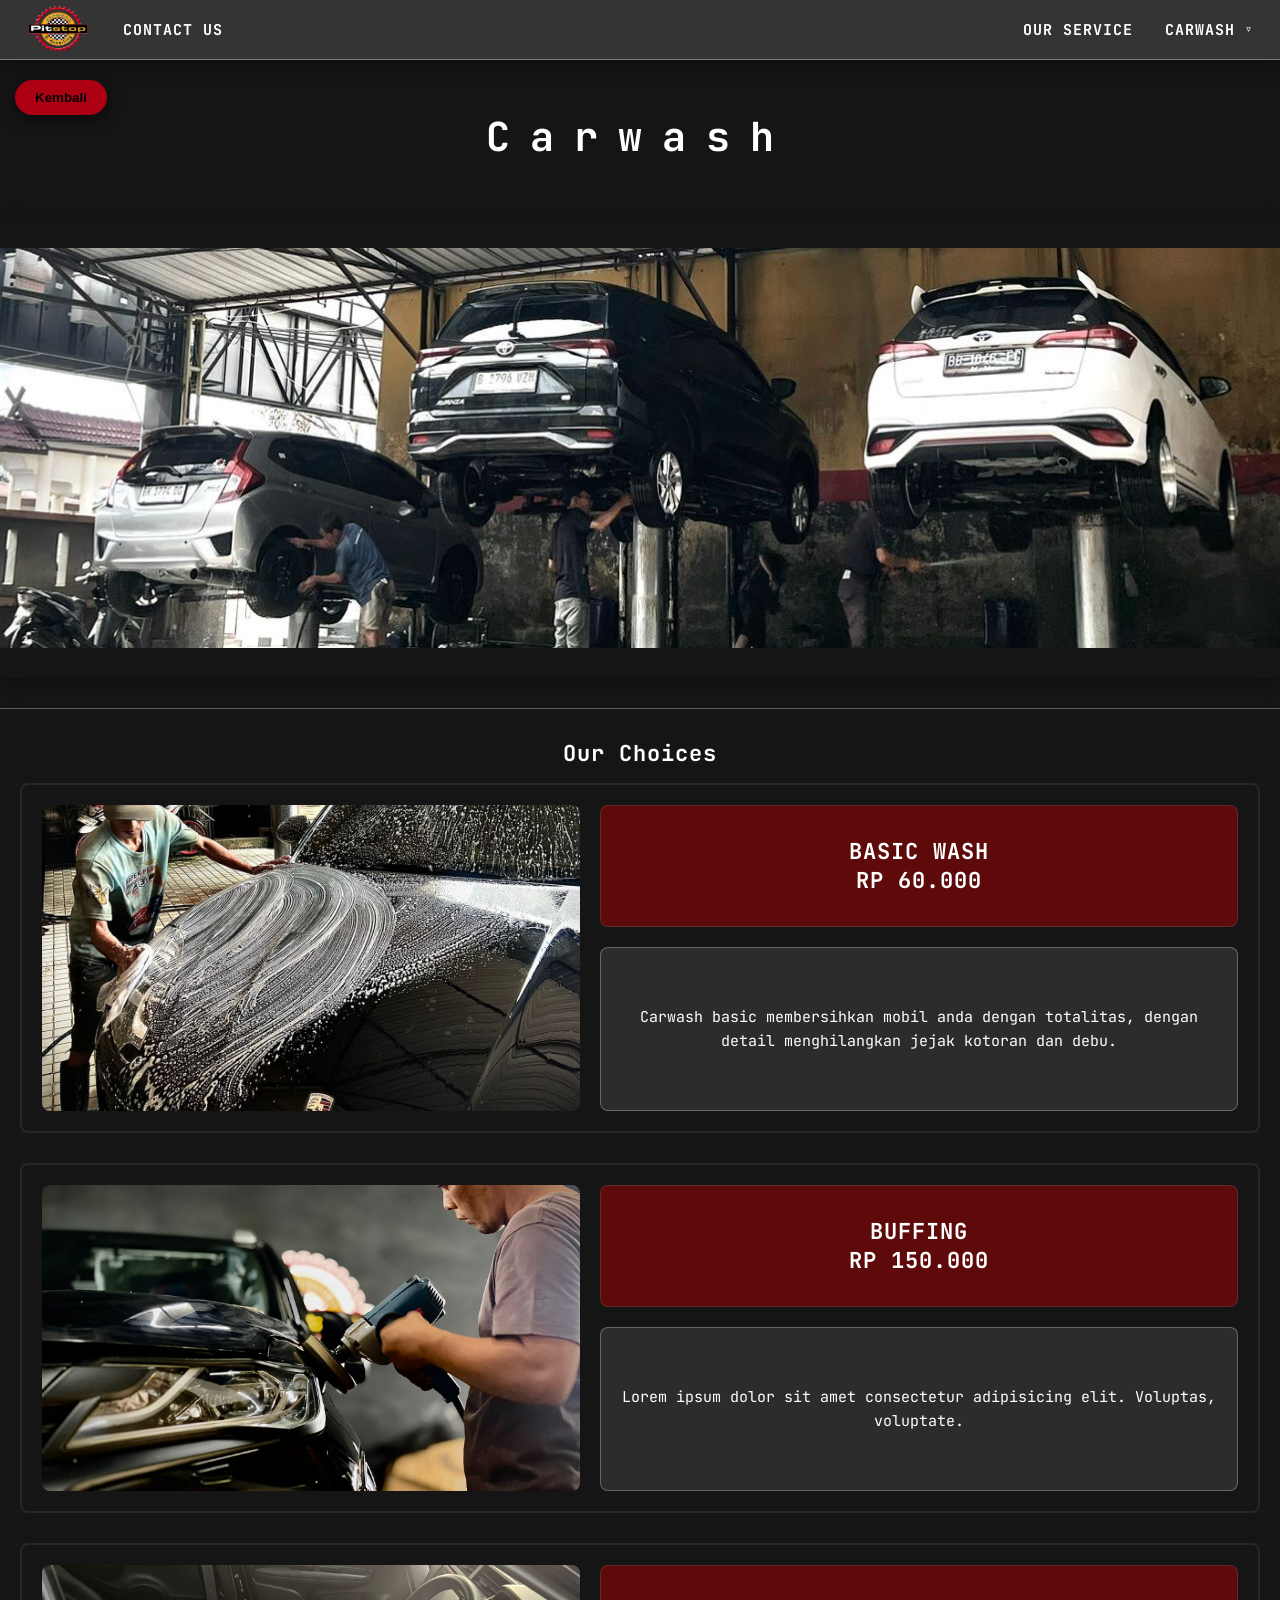
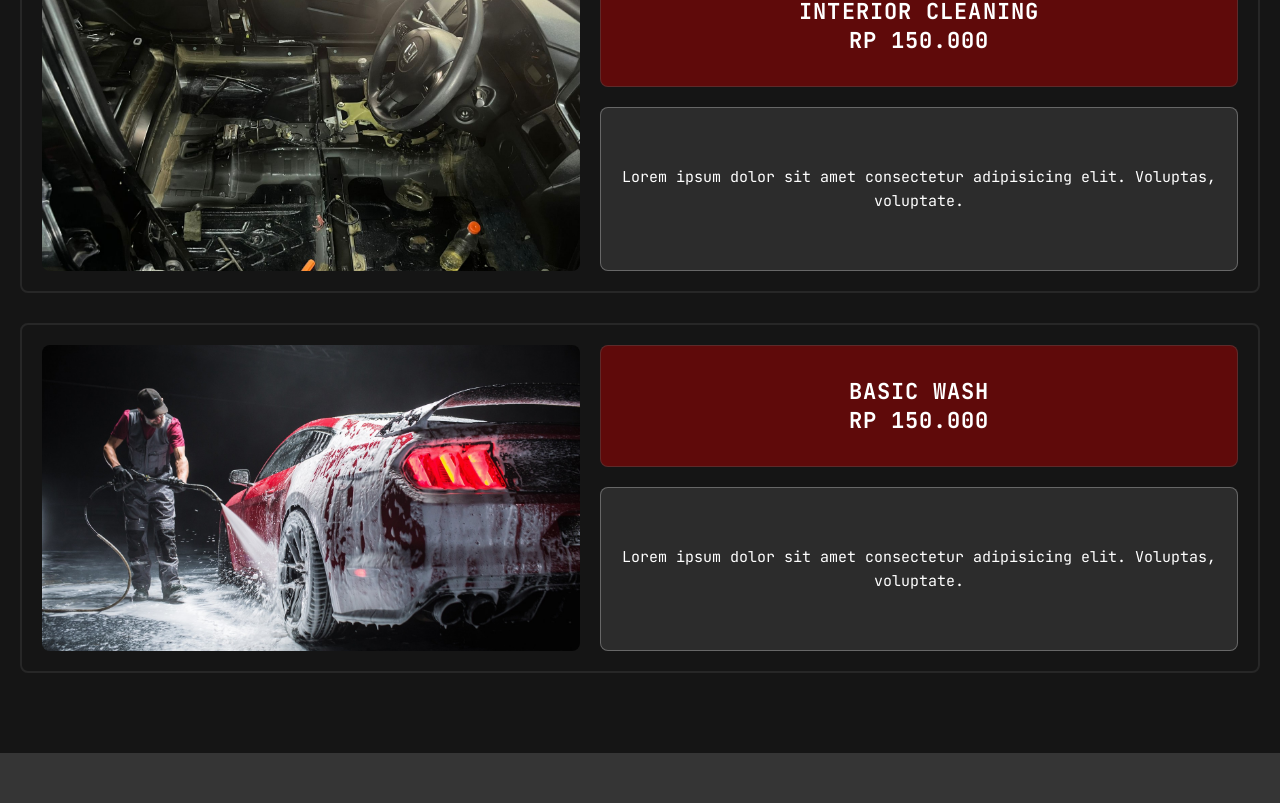
==== commit 7e8f6211: "new addition" ====
--- a/Accessories.html
+++ b/Accessories.html
@@ -10,42 +10,25 @@
 </head>
 <body>
     <nav class="top-nav">
-        <div class="top-nav-right">
-            <a href="">Contact us</a>
-        </div>
-    </nav>
-    <nav class="top-nav">
         <div class="top-nav-left">
             <img src="Images/Logow.png" class="auto">
+            <a href="#" id="contact" class="more-button">Contact Us</a>
         </div>
         <div class="top-nav-right">
             <a href="#Our-Service" class="more-button">Our Service</a>
             <a href="#" id="more-btn" class="more-button">Carwash &triangledown;</a>
-            <a href="#" id="more-btn1" class="more-button">Detailing &triangledown;</a>
-            <a href="#" id="more-btn2" class="more-button">Seterusnya &triangledown;</a>
             <div class="sidebar" id="sidebar">
-                <div class="olympiad-row BOXED-row"><span class="list-head">Carwash</span></div>
-                <a href="#Salon">Salon</a>
-                <a href="#Tune-up">Detailing</a>
-                <a href="#AC"></a>
-                <a href="#Accesories">Accesories</a> 
-                <a href="#contact">Contact</a>
+                <div class="under-under-text"><span class="list-head">Opsi</span></div>
+                <a href="#Best-Option">Best Option</a>
+                <a href="#Best-Prices">Best Prices</a>
+                <a href="#All">Semua</a>
             </div>
-            <div class="sidebar" id="sidebar1">
-                <div class="olympiad-row BOXED-row"><span class="list-head">Detailing</span></div>
-                <a href="#Oli">Oli</a>
-                <a href="#Tune-Up">Tune-Up</a>
-                <a href="#AC">AC Mobil</a>
-                <a href="#Accesories">Accesories</a> 
-                <a href="#contact">Contact</a>
-            </div>
-            <div class="sidebar" id="sidebar2">
-                <div class="olympiad-row BOXED-row"><span class="list-head">Seterusnya</span></div>
-                <a href="#Detailing">Detailing</a>
-                <a href="#Tune-Up">Tune-Up</a>
-                <a href="#AC">AC Mobil</a>
-                <a href="#Accesories">Accesories</a> 
-                <a href="#contact">Contact</a>
+            <div class="sidebar" id="contactbar">
+                <div class="olympiad-row BOXED-row"><span class="list-head">Contact</span></div>
+                <a href="#">Email</a>
+                <a href="#">Whatsapp</a>
+                <a href="#">Instagram</a> 
+                <a href="#">Facebook</a>
             </div>
         </div>
     </nav>
@@ -63,51 +46,73 @@
                     </div>
                     
     <div class="carousel-container">
-        <button class="carousel-btn carousel-btn-left" id="prevBtn">&lt;</button>
         <div class="carousel-wrapper">
             <div class="carousel-track" id="carouselTrack">
-                <img src="Images/Carwash 1.jpg" class="carousel-slide">
-                <img src="Images/Carwash2.jfif" class="carousel-slide">
-                <img src="Images/Carwash3.jfif" class="carousel-slide">
-                <img src="Images/Carwash.avif" class="carousel-slide">
+                <img src="Images/carousel-slider.jpg" class="carousel-slide">
             </div>
         </div>
-        <button class="carousel-btn carousel-btn-right" id="nextBtn">&gt;</button>
     </div>
-    <div id="Our-Service"></div>
+    <div id="Best-Option"></div>
         <div class="under-under-text"></div>
         <span class="g"></span>
-        <h2>Opsi</h2>
-            <div class="divide">
-            <div class="contain">
-                <div class="option-contain"><div class="option-describe">Service 1</div><img src="Images/Carwash 1.jpg" class="option-image">
-                    <button class="Button">Lanjutkan</button>
+        <h2>Our Choices</h2>
+        <div class="selection-layout">
+            <div class="selection-image-container">
+                <img src="Images/carwash-cropped.jpg" class="selection-image">
+            </div>
+            <div class="selection-right-container">
+                <div class="selection-title-container">
+                    <div class="selection-title">Basic Wash</div>
+                    <div class="selection-title">Rp 60.000</div>
                 </div>
-                <div class="option-contain"><div class="option-describe">Service 1</div><img src="Images/Carwash 1.jpg" class="option-image">
-                    <button class="Button">Pilih Layanan</button>
+                <div class="selection-description-container">
+                    <p class="selection-description">Carwash basic membersihkan mobil anda dengan totalitas, dengan detail menghilangkan jejak kotoran dan debu.</div>
+            </div>
+        </div>
+        <div class="selection-layout">
+            <div class="selection-image-container">
+                <img src="Images/Buff.jpeg" class="selection-image">
+            </div>
+            <div class="selection-right-container">
+                <div class="selection-title-container">
+                    <div class="selection-title">Buffing</div>
+                    <div class="selection-title">Rp 150.000</div>
                 </div>
-                <div class="option-contain"><div class="option-describe">Service 1</div><img src="Images/Carwash 1.jpg" class="option-image">
-                    <button class="Button">Lanjutkan</button>
-                </div>
-                <div class="option-contain"><div class="option-describe">Service 1</div><img src="Images/Carwash 1.jpg" class="option-image">
-                    <button class="Button">Lanjutkan</button>
-                </div>
-                <div class="option-contain"><div class="option-describe">Service 1</div><img src="Images/Carwash 1.jpg" class="option-image">
-                    <button class="Button">Lanjutkan</button>
-                </div>
-                <div class="option-contain"><div class="option-describe">Service 1</div><img src="Images/Carwash 1.jpg" class="option-image">
-                    <button class="Button">Lanjutkan</button>
-                </div>
-                <div class="option-contain"><div class="option-describe">Service 1</div><img src="Images/Carwash 1.jpg" class="option-image">
-                    <button class="Button">Lanjutkan</button>
-                </div>
-                <div class="option-contain"><div class="option-describe">Service 1</div><img src="Images/Carwash 1.jpg" class="option-image">
-                    <button class="Button">Lanjutkan</button>
-                </div>
-                <div class="option-contain"><div class="option-describe">Service 1</div><img src="Images/Carwash 1.jpg" class="option-image">
-                    <button class="Button">Lanjutkan</button>
+                <div class="selection-description-container">
+                    <p class="selection-description">Lorem ipsum dolor sit amet consectetur adipisicing elit. Voluptas, voluptate.</p>
                 </div>
             </div>
+        </div>
+        <div class="selection-layout">
+            <div class="selection-image-container">
+                <img src="Images/Interior-3.jpeg" class="selection-image">
+            </div>
+            <div class="selection-right-container">
+                <div class="selection-title-container">
+                    <div class="selection-title">Interior Cleaning</div>
+                    <div class="selection-title">Rp 150.000</div>
+                </div>
+                <div class="selection-description-container">
+                    <p class="selection-description">Lorem ipsum dolor sit amet consectetur adipisicing elit. Voluptas, voluptate.</p>
+                </div>
+            </div>
+        </div>
+        <div class="selection-layout">
+            <div class="selection-image-container">
+                <img src="Images/Carwash 1.jpg" class="selection-image">
+            </div>
+            <div class="selection-right-container">
+                <div class="selection-title-container">
+                    <div class="selection-title">Basic Wash</div>
+                    <div class="selection-title">Rp 150.000</div>
+                </div>
+                <div class="selection-description-container">
+                    <p class="selection-description">Lorem ipsum dolor sit amet consectetur adipisicing elit. Voluptas, voluptate.</p>
+                </div>
+            </div>
+        </div>
+        <div class="margins"></div>
+        <div class="bottom-set">
         </div>
                 
     </div>
--- a/page.css
+++ b/page.css
@@ -159,8 +159,7 @@
 }
 .top-nav-right a:hover,
 .top-nav-right a:focus {
-  color: #000000;
-  background: var(--accent-color);
+  color: #858585;
   transform: translateY(-1px);
   outline: none;
 }
@@ -693,6 +692,7 @@
   width: 150px;
   position: fixed;
   height: 100vh;
+  overflow-y: auto;
   top: 0;
   left: 0;
   display: flex;
@@ -1169,6 +1169,7 @@
   align-items: center;
   justify-content: center;
   background-color: rgba(68, 68, 68, 0.5);
+  vertical-align: middle;
 }
 
 .selection-image {
